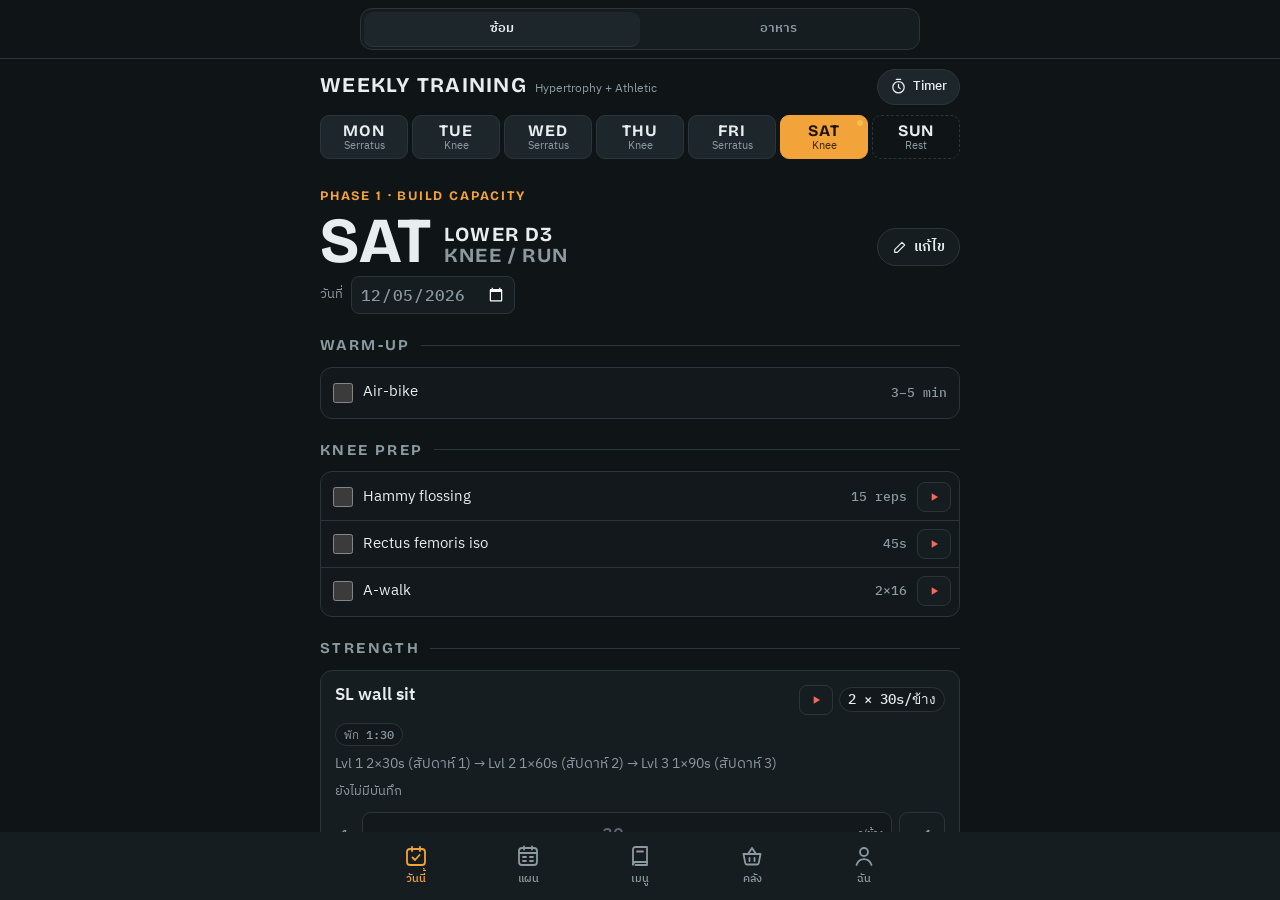
==== index.html @ 60c28402 "Mick Fit v2.0: training + meal prep in one PWA Co-Authored-By: Claude Opus 5.5 <noreply@anthropic.co" ====
<!DOCTYPE html>
<html lang="th" data-mode="dark">
<head>
<meta charset="utf-8">
<meta name="viewport" content="width=device-width, initial-scale=1, viewport-fit=cover">
<meta name="theme-color" content="#0f1417" id="meta-theme">
<meta name="apple-mobile-web-app-capable" content="yes">
<meta name="mobile-web-app-capable" content="yes">
<meta name="apple-mobile-web-app-status-bar-style" content="black-translucent">
<meta name="apple-mobile-web-app-title" content="Mick Fit">
<title>Mick Fit</title>
<link rel="manifest" href="manifest.webmanifest">
<link rel="icon" href="icons/icon-192.png">
<link rel="apple-touch-icon" href="icons/apple-touch-icon.png">
<link rel="preconnect" href="https://fonts.googleapis.com">
<link rel="preconnect" href="https://fonts.gstatic.com" crossorigin>
<link href="https://fonts.googleapis.com/css2?family=Bricolage+Grotesque:opsz,wght@12..96,500;12..96,700&family=IBM+Plex+Sans+Thai:wght@400;500;600&display=swap" rel="stylesheet">
<script>
  // apply the saved theme (meal settings) before the page paints
  try { if ((JSON.parse(localStorage.getItem('mick-mealprep-v1') || '{}').settings || {}).theme === 'light') document.documentElement.dataset.mode = 'light'; } catch (e) {}
</script>
<link rel="stylesheet" href="shell.css">
</head>
<body>
<!--
  Mick Fit shell: owns the 5-tab bar and loads the two apps in iframes.
    train/  = Weekly Training (workout log, program, body weight, training settings)
    meal/   = Meal Prep (food log, meal plan, recipes, pantry, food settings)
  Both run on the same origin, so they share one localStorage. Each app switches view from its #hash.
-->
<div id="app">
  <div id="seg-bar" hidden><div class="seg" id="seg" role="group" aria-label="มุมมอง"></div></div>
  <div id="stage">
    <iframe id="f-train" title="ซ้อม" allow="screen-wake-lock; web-share; autoplay"></iframe>
    <iframe id="f-meal" title="อาหาร" allow="web-share; clipboard-write"></iframe>
    <section id="p-data" class="panel" hidden aria-label="ข้อมูล"></section>
  </div>
  <nav id="tabs" aria-label="เมนูหลัก"><div class="inner" id="tab-row"></div></nav>
</div>
<div id="toast" role="status" aria-live="polite"></div>
<script src="shell.js"></script>
</body>
</html>
---- shell.css ----
/* Mick Fit shell: tab bar, segment bar, data panel. Colours match meal/index.html (dark + orange). */
:root{
  --bg:#0f1417; --surface:#161d21; --surface-2:#1d262b; --line:#2a353b;
  --text:#e8edef; --muted:#8b9aa1;
  --accent:#f2a33a; --accent-ink:#1d1305;
  --good:#6cc38a; --warn:#f0c14b; --bad:#ef6b5b;
  --f-display:"Bricolage Grotesque","IBM Plex Sans Thai",system-ui,sans-serif;
  --f-body:"IBM Plex Sans Thai",system-ui,-apple-system,"Segoe UI",sans-serif;
  --r:16px; color-scheme:dark;
}
:root[data-mode="light"]{
  --bg:#eef1f2; --surface:#ffffff; --surface-2:#f4f6f7; --line:#dbe1e4;
  --text:#14191c; --muted:#5d6b72;
  --accent:#c9740a; --accent-ink:#ffffff;
  --good:#2f8f53; --warn:#a87a00; --bad:#c9392b; color-scheme:light;
}
*{box-sizing:border-box}
[hidden]{display:none!important}
html,body{height:100%;margin:0;overflow:hidden}
body{background:var(--bg);color:var(--text);font:400 15px/1.5 var(--f-body);-webkit-tap-highlight-color:transparent;-webkit-text-size-adjust:100%}
button,input{font:inherit;color:inherit}
button{cursor:pointer}

/* one fixed column: status-bar gap · segment bar · app frame · tab bar */
#app{position:fixed;inset:0;display:flex;flex-direction:column;padding-top:env(safe-area-inset-top)}
#stage{position:relative;flex:1;min-height:0}
#stage iframe{position:absolute;inset:0;width:100%;height:100%;border:0;background:var(--bg)}
#stage iframe.off{visibility:hidden;pointer-events:none}

#seg-bar{padding:8px max(12px,env(safe-area-inset-right)) 8px max(12px,env(safe-area-inset-left));border-bottom:1px solid var(--line);background:var(--bg)}
.seg{display:grid;grid-auto-flow:column;grid-auto-columns:1fr;max-width:560px;margin:0 auto;background:var(--surface);border:1px solid var(--line);border-radius:12px;padding:3px}
.seg button{border:0;background:transparent;border-radius:9px;padding:7px 4px;font-size:13px;font-weight:600;color:var(--muted);white-space:nowrap}
.seg button[aria-pressed="true"]{background:var(--surface-2);color:var(--text);box-shadow:0 1px 0 var(--line)}

#tabs{background:var(--surface);border-top:1px solid var(--line);padding:6px 8px calc(6px + env(safe-area-inset-bottom));display:flex;justify-content:center}
#tabs .inner{width:100%;max-width:560px;display:grid;grid-template-columns:repeat(5,1fr)}
.tab{border:0;background:transparent;color:var(--muted);display:flex;flex-direction:column;align-items:center;gap:2px;font:500 11px var(--f-body);padding:6px 0;border-radius:12px;position:relative}
.tab[aria-current="page"]{color:var(--accent)}
.tab .i{width:24px;height:24px;fill:none;stroke:currentColor;stroke-width:1.8;stroke-linecap:round;stroke-linejoin:round}
.badge{position:absolute;top:2px;left:calc(50% + 8px);min-width:17px;height:17px;border-radius:99px;background:var(--bad);color:#fff;font:700 10px/17px var(--f-display);padding:0 4px}

/* data panel (ฉัน › ข้อมูล) */
.panel{position:absolute;inset:0;overflow-y:auto;-webkit-overflow-scrolling:touch;padding:16px max(16px,env(safe-area-inset-right)) 32px max(16px,env(safe-area-inset-left));display:flex;flex-direction:column;gap:16px}
.panel>*{width:100%;max-width:560px;margin-left:auto;margin-right:auto}
h1,h2{font-family:var(--f-display);font-weight:700;margin:0;letter-spacing:-.01em}
h1{font-size:22px} h2{font-size:18px}
.card{background:var(--surface);border:1px solid var(--line);border-radius:var(--r);padding:16px;display:flex;flex-direction:column;gap:12px}
.hint{font-size:12px;color:var(--muted);margin:0}
.stats{display:grid;grid-template-columns:repeat(2,1fr);gap:8px}
.stat{background:var(--surface-2);border-radius:12px;padding:10px 12px}
.stat b{display:block;font:700 20px/1.2 var(--f-display)}
.stat span{font-size:12px;color:var(--muted)}
.btn-row{display:flex;flex-wrap:wrap;gap:8px}
.btn{border:1px solid var(--line);background:var(--surface-2);border-radius:12px;padding:10px 14px;font-weight:600;display:inline-flex;align-items:center;justify-content:center;gap:6px;min-height:42px}
.btn.primary{background:var(--accent);color:var(--accent-ink);border-color:transparent}
.btn.danger{color:var(--bad);background:transparent;border-color:color-mix(in srgb,var(--bad) 40%,var(--line))}
.confirm{border:1px solid color-mix(in srgb,var(--warn) 45%,var(--line));background:color-mix(in srgb,var(--warn) 8%,var(--surface));border-radius:12px;padding:12px;display:flex;flex-direction:column;gap:10px;font-size:14px}
.err{color:var(--bad);font-size:13px;margin:0}
ol.steps{margin:0;padding-left:20px;display:grid;gap:4px;font-size:13px;color:var(--muted)}
.vh{position:absolute;width:1px;height:1px;opacity:0;pointer-events:none}
#toast{position:fixed;left:50%;bottom:calc(84px + env(safe-area-inset-bottom));transform:translate(-50%,20px);background:var(--text);color:var(--bg);padding:10px 16px;border-radius:12px;font-size:14px;font-weight:500;opacity:0;pointer-events:none;transition:.25s;z-index:70;max-width:calc(100% - 32px)}
#toast.show{opacity:1;transform:translate(-50%,0)}
@media (prefers-reduced-motion:reduce){*{transition:none!important}}
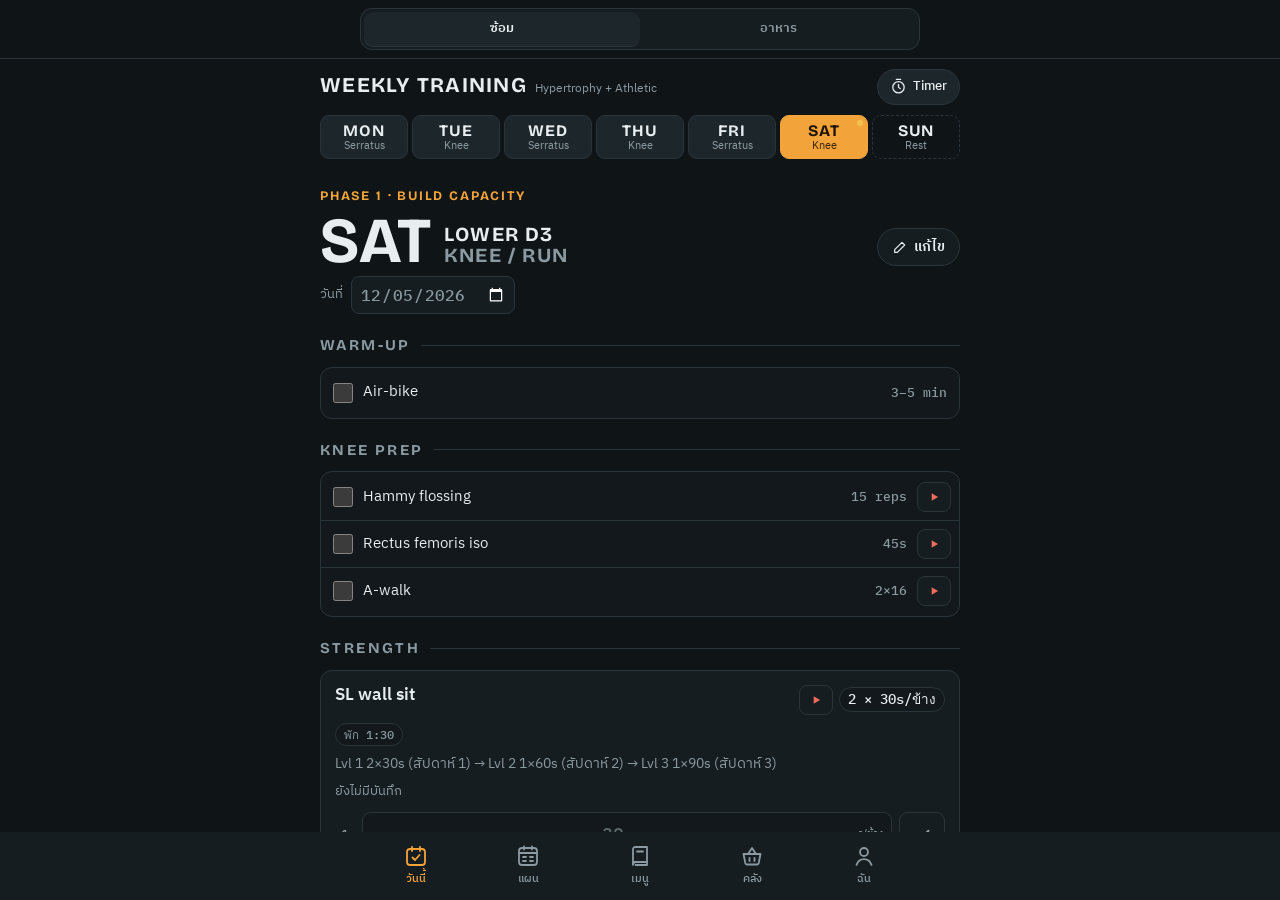
==== commit fc972eb5: "v2.2: iPhone fit (no input zoom, iframe width), plan page trimmed, sets per exercise, meal plan clea" ====
--- a/index.html
+++ b/index.html
@@ -2,7 +2,7 @@
 <html lang="th" data-mode="dark">
 <head>
 <meta charset="utf-8">
-<meta name="viewport" content="width=device-width, initial-scale=1, viewport-fit=cover">
+<meta name="viewport" content="width=device-width, initial-scale=1, maximum-scale=1, viewport-fit=cover">
 <meta name="theme-color" content="#0f1417" id="meta-theme">
 <meta name="apple-mobile-web-app-capable" content="yes">
 <meta name="mobile-web-app-capable" content="yes">
--- a/shell.css
+++ b/shell.css
@@ -24,7 +24,8 @@
 /* one fixed column: status-bar gap · segment bar · app frame · tab bar */
 #app{position:fixed;inset:0;display:flex;flex-direction:column;padding-top:env(safe-area-inset-top)}
 #stage{position:relative;flex:1;min-height:0}
-#stage iframe{position:absolute;inset:0;width:100%;height:100%;border:0;background:var(--bg)}
+/* iOS sizes an iframe to its content: width:1px + min-width:100% pins it to the screen width */
+#stage iframe{position:absolute;top:0;left:0;width:1px;min-width:100%;height:100%;border:0;background:var(--bg)}
 #stage iframe.off{visibility:hidden;pointer-events:none}
 
 #seg-bar{padding:8px max(12px,env(safe-area-inset-right)) 8px max(12px,env(safe-area-inset-left));border-bottom:1px solid var(--line);background:var(--bg)}
